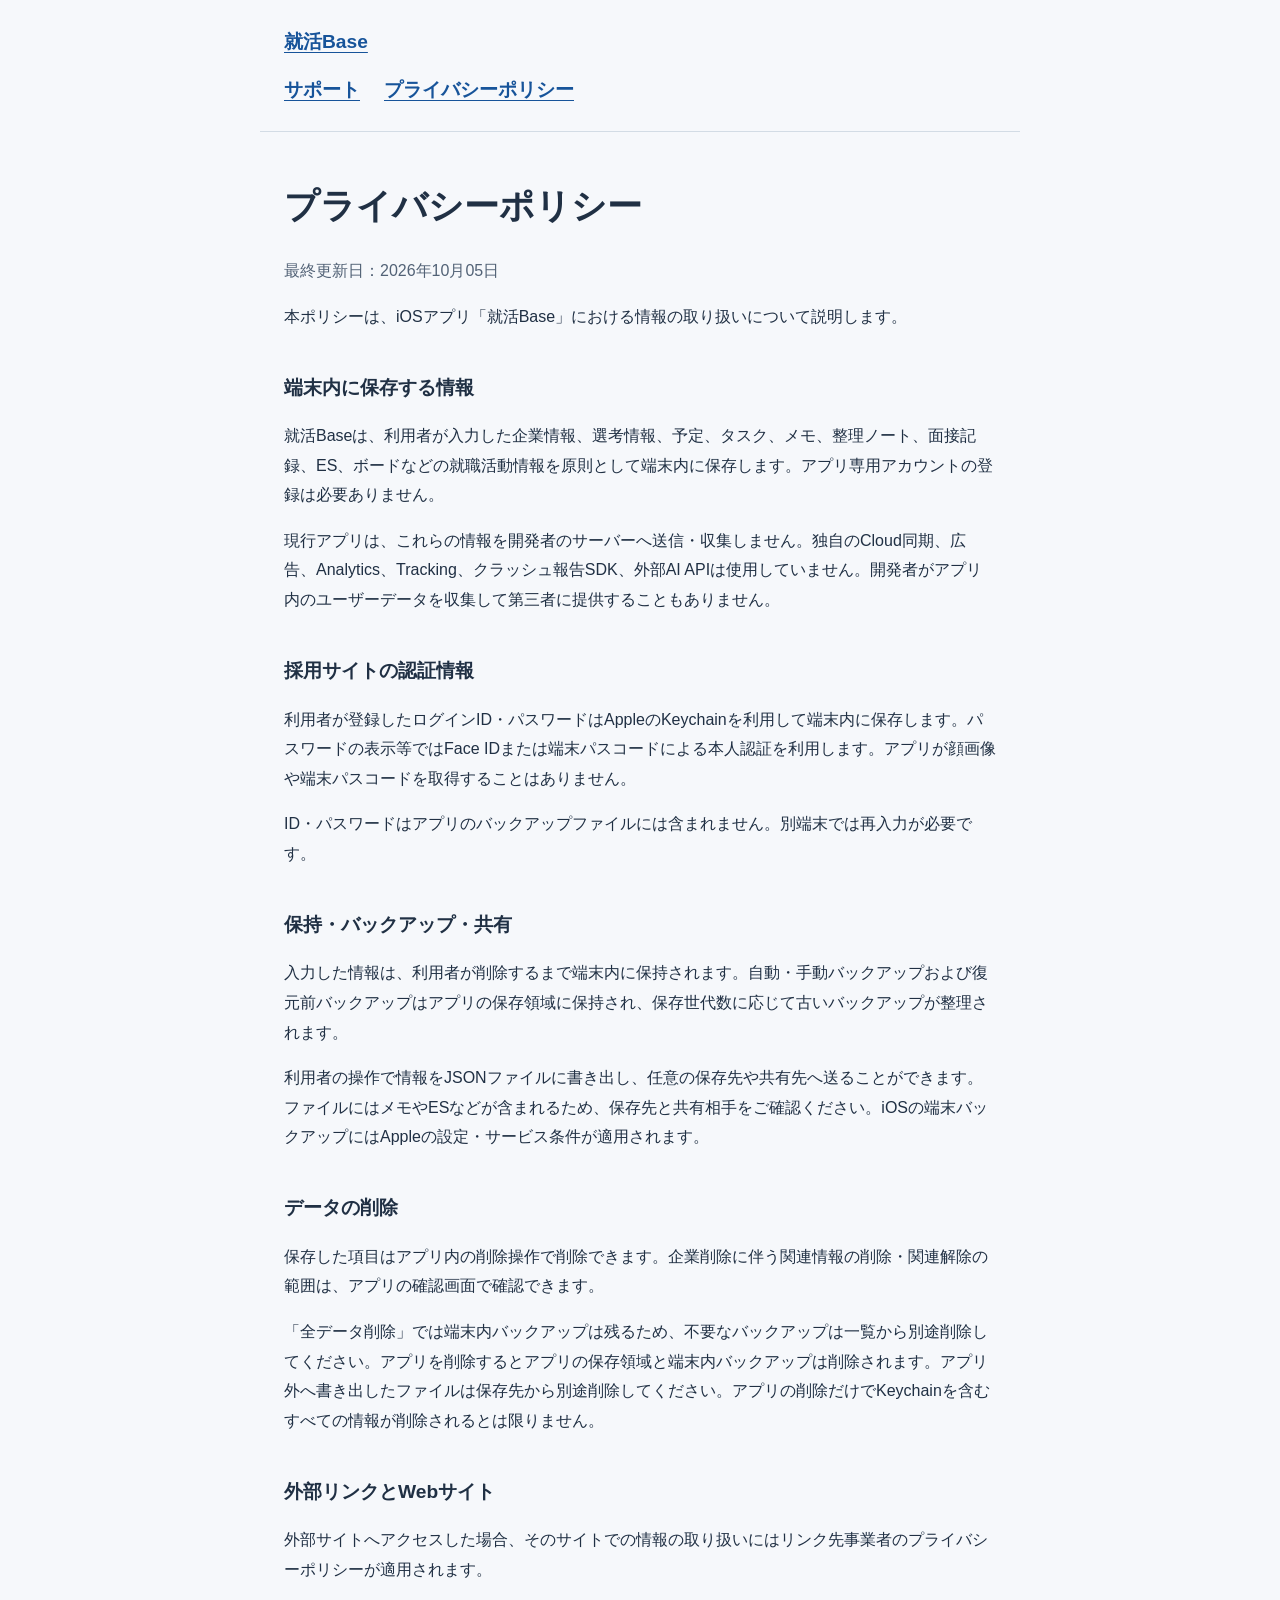
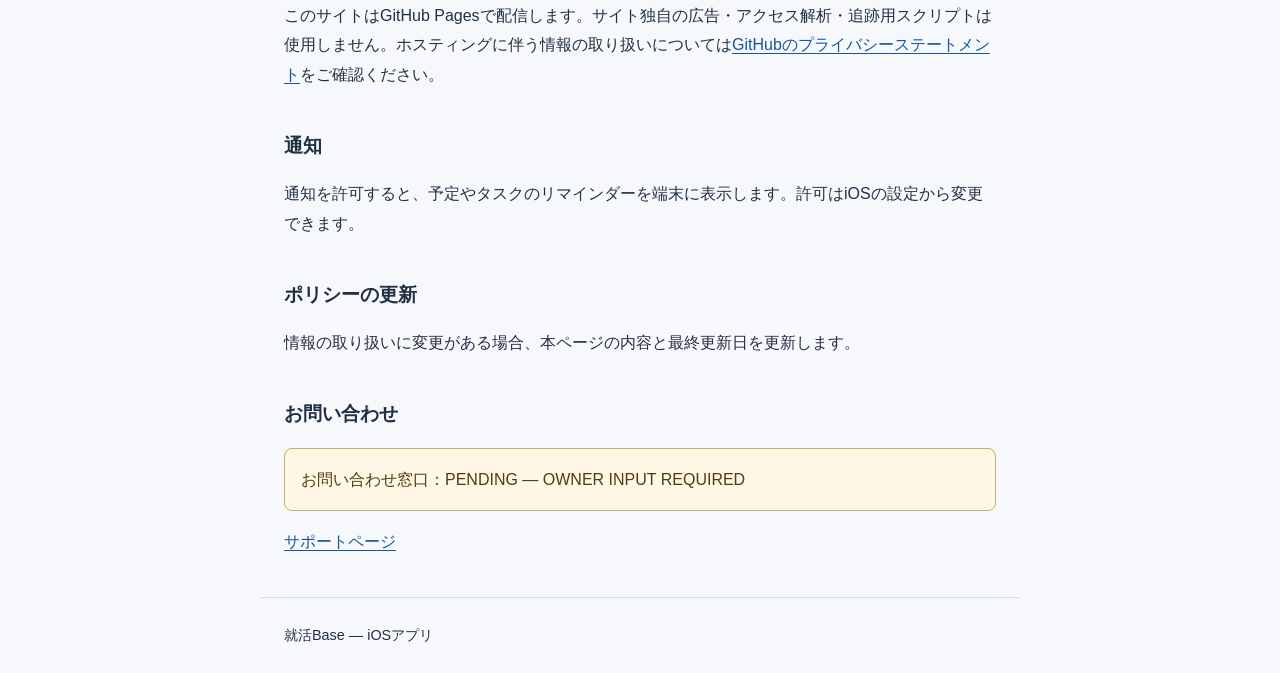
==== privacy/index.html @ 112fe11b "Add privacy/index.html for JobBase support pages" ====
<!doctype html>
<html lang="ja"><head><meta charset="utf-8"><meta name="viewport" content="width=device-width,initial-scale=1"><meta name="referrer" content="no-referrer"><title>プライバシーポリシー | 就活Base</title><link rel="stylesheet" href="../style.css"></head>
<body><header><a href="../">就活Base</a><nav aria-label="サイト内ナビゲーション"><a href="../support/">サポート</a><a href="../privacy/">プライバシーポリシー</a></nav></header><main><h1>プライバシーポリシー</h1><p class="date">最終更新日：2026年10月05日</p><p>本ポリシーは、iOSアプリ「就活Base」における情報の取り扱いについて説明します。</p>
<h2>端末内に保存する情報</h2><p>就活Baseは、利用者が入力した企業情報、選考情報、予定、タスク、メモ、整理ノート、面接記録、ES、ボードなどの就職活動情報を原則として端末内に保存します。アプリ専用アカウントの登録は必要ありません。</p><p>現行アプリは、これらの情報を開発者のサーバーへ送信・収集しません。独自のCloud同期、広告、Analytics、Tracking、クラッシュ報告SDK、外部AI APIは使用していません。開発者がアプリ内のユーザーデータを収集して第三者に提供することもありません。</p>
<h2>採用サイトの認証情報</h2><p>利用者が登録したログインID・パスワードはAppleのKeychainを利用して端末内に保存します。パスワードの表示等ではFace IDまたは端末パスコードによる本人認証を利用します。アプリが顔画像や端末パスコードを取得することはありません。</p><p>ID・パスワードはアプリのバックアップファイルには含まれません。別端末では再入力が必要です。</p>
<h2>保持・バックアップ・共有</h2><p>入力した情報は、利用者が削除するまで端末内に保持されます。自動・手動バックアップおよび復元前バックアップはアプリの保存領域に保持され、保存世代数に応じて古いバックアップが整理されます。</p><p>利用者の操作で情報をJSONファイルに書き出し、任意の保存先や共有先へ送ることができます。ファイルにはメモやESなどが含まれるため、保存先と共有相手をご確認ください。iOSの端末バックアップにはAppleの設定・サービス条件が適用されます。</p>
<h2>データの削除</h2><p>保存した項目はアプリ内の削除操作で削除できます。企業削除に伴う関連情報の削除・関連解除の範囲は、アプリの確認画面で確認できます。</p><p>「全データ削除」では端末内バックアップは残るため、不要なバックアップは一覧から別途削除してください。アプリを削除するとアプリの保存領域と端末内バックアップは削除されます。アプリ外へ書き出したファイルは保存先から別途削除してください。アプリの削除だけでKeychainを含むすべての情報が削除されるとは限りません。</p>
<h2>外部リンクとWebサイト</h2><p>外部サイトへアクセスした場合、そのサイトでの情報の取り扱いにはリンク先事業者のプライバシーポリシーが適用されます。</p><p>このサイトはGitHub Pagesで配信します。サイト独自の広告・アクセス解析・追跡用スクリプトは使用しません。ホスティングに伴う情報の取り扱いについては<a href="https://docs.github.com/en/site-policy/privacy-policies/github-general-privacy-statement">GitHubのプライバシーステートメント</a>をご確認ください。</p>
<h2>通知</h2><p>通知を許可すると、予定やタスクのリマインダーを端末に表示します。許可はiOSの設定から変更できます。</p>
<h2>ポリシーの更新</h2><p>情報の取り扱いに変更がある場合、本ページの内容と最終更新日を更新します。</p>
<h2>お問い合わせ</h2><p class="pending">お問い合わせ窓口：PENDING — OWNER INPUT REQUIRED</p><p><a href="../support/">サポートページ</a></p></main><footer>就活Base — iOSアプリ</footer></body></html>
---- style.css ----
:root{color-scheme:light dark;font-family:-apple-system,BlinkMacSystemFont,"Hiragino Sans","Yu Gothic",sans-serif;line-height:1.85;color:#203044;background:#f6f8fb}*{box-sizing:border-box}body{margin:0}header,main,footer{max-width:760px;margin:auto;padding:24px}header{border-bottom:1px solid #d3dce5}header a{font-size:1.2rem;font-weight:700}nav{display:flex;flex-wrap:wrap;gap:8px 24px;margin-top:12px}a{color:#17549a;text-underline-offset:.2em}a:focus-visible{outline:3px solid #d28500;outline-offset:4px}h1{font-size:clamp(1.6rem,5vw,2.2rem);line-height:1.5}h2{font-size:1.2rem;margin-top:2em}p,li{overflow-wrap:anywhere}footer{font-size:.9rem;border-top:1px solid #d3dce5}.pending{padding:16px;border:1px solid #c7ad76;border-radius:8px;background:#fff7e6;color:#503b13}.date{color:#526276}@media(prefers-color-scheme:dark){:root{color:#e4eaf2;background:#17212e}a{color:#9cc8ff}.date{color:#b4c3d5}header,footer{border-color:#435268}.pending{background:#332b1e;color:#f1d8a4}}
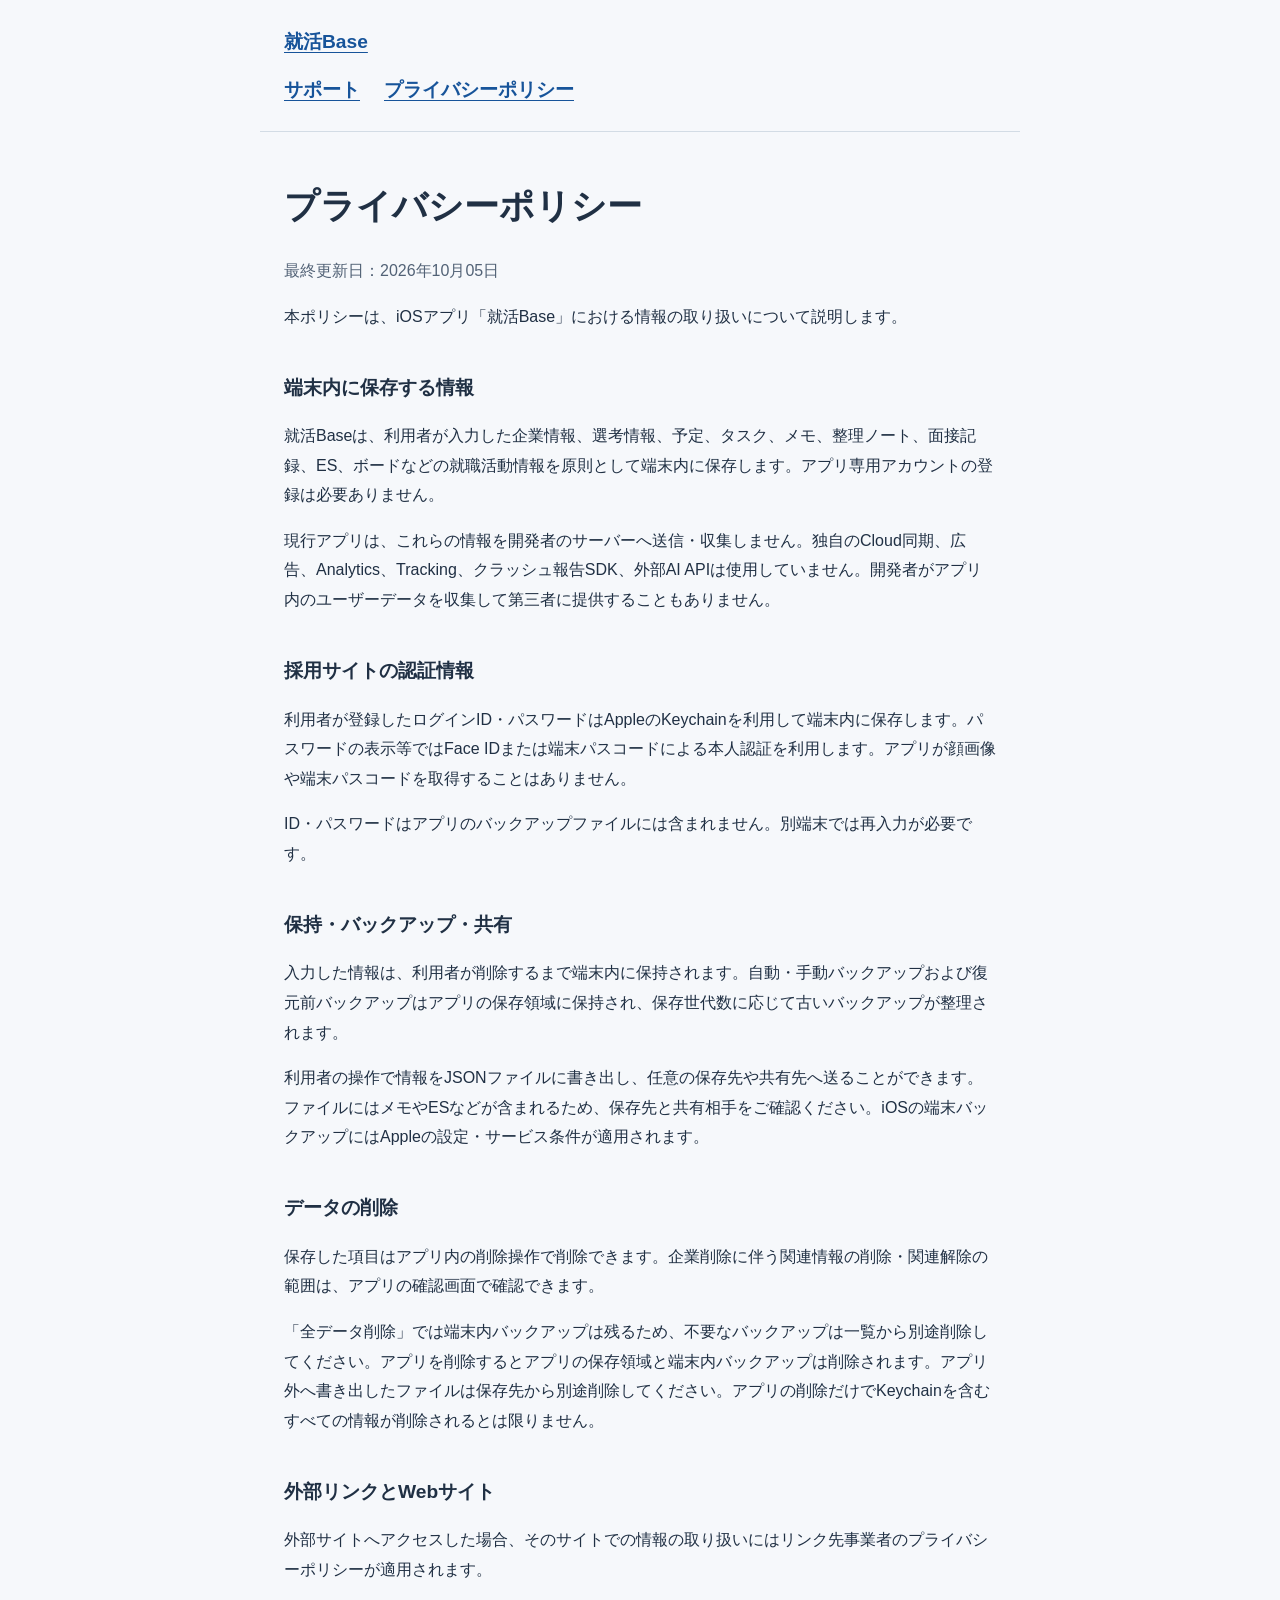
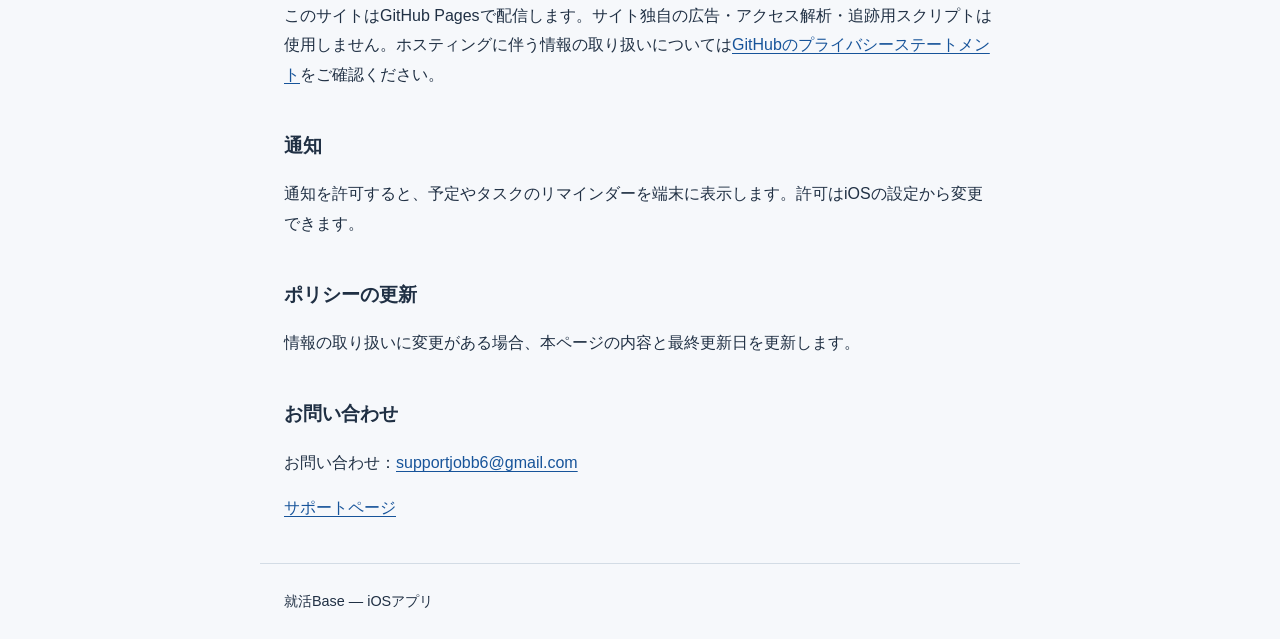
==== commit b1af58b4: "Set confirmed public support email" ====
--- a/privacy/index.html
+++ b/privacy/index.html
@@ -8,4 +8,4 @@
 <h2>外部リンクとWebサイト</h2><p>外部サイトへアクセスした場合、そのサイトでの情報の取り扱いにはリンク先事業者のプライバシーポリシーが適用されます。</p><p>このサイトはGitHub Pagesで配信します。サイト独自の広告・アクセス解析・追跡用スクリプトは使用しません。ホスティングに伴う情報の取り扱いについては<a href="https://docs.github.com/en/site-policy/privacy-policies/github-general-privacy-statement">GitHubのプライバシーステートメント</a>をご確認ください。</p>
 <h2>通知</h2><p>通知を許可すると、予定やタスクのリマインダーを端末に表示します。許可はiOSの設定から変更できます。</p>
 <h2>ポリシーの更新</h2><p>情報の取り扱いに変更がある場合、本ページの内容と最終更新日を更新します。</p>
-<h2>お問い合わせ</h2><p class="pending">お問い合わせ窓口：PENDING — OWNER INPUT REQUIRED</p><p><a href="../support/">サポートページ</a></p></main><footer>就活Base — iOSアプリ</footer></body></html>+<h2>お問い合わせ</h2><p>お問い合わせ：<a href="mailto:supportjobb6@gmail.com">supportjobb6@gmail.com</a></p><p><a href="../support/">サポートページ</a></p></main><footer>就活Base — iOSアプリ</footer></body></html>
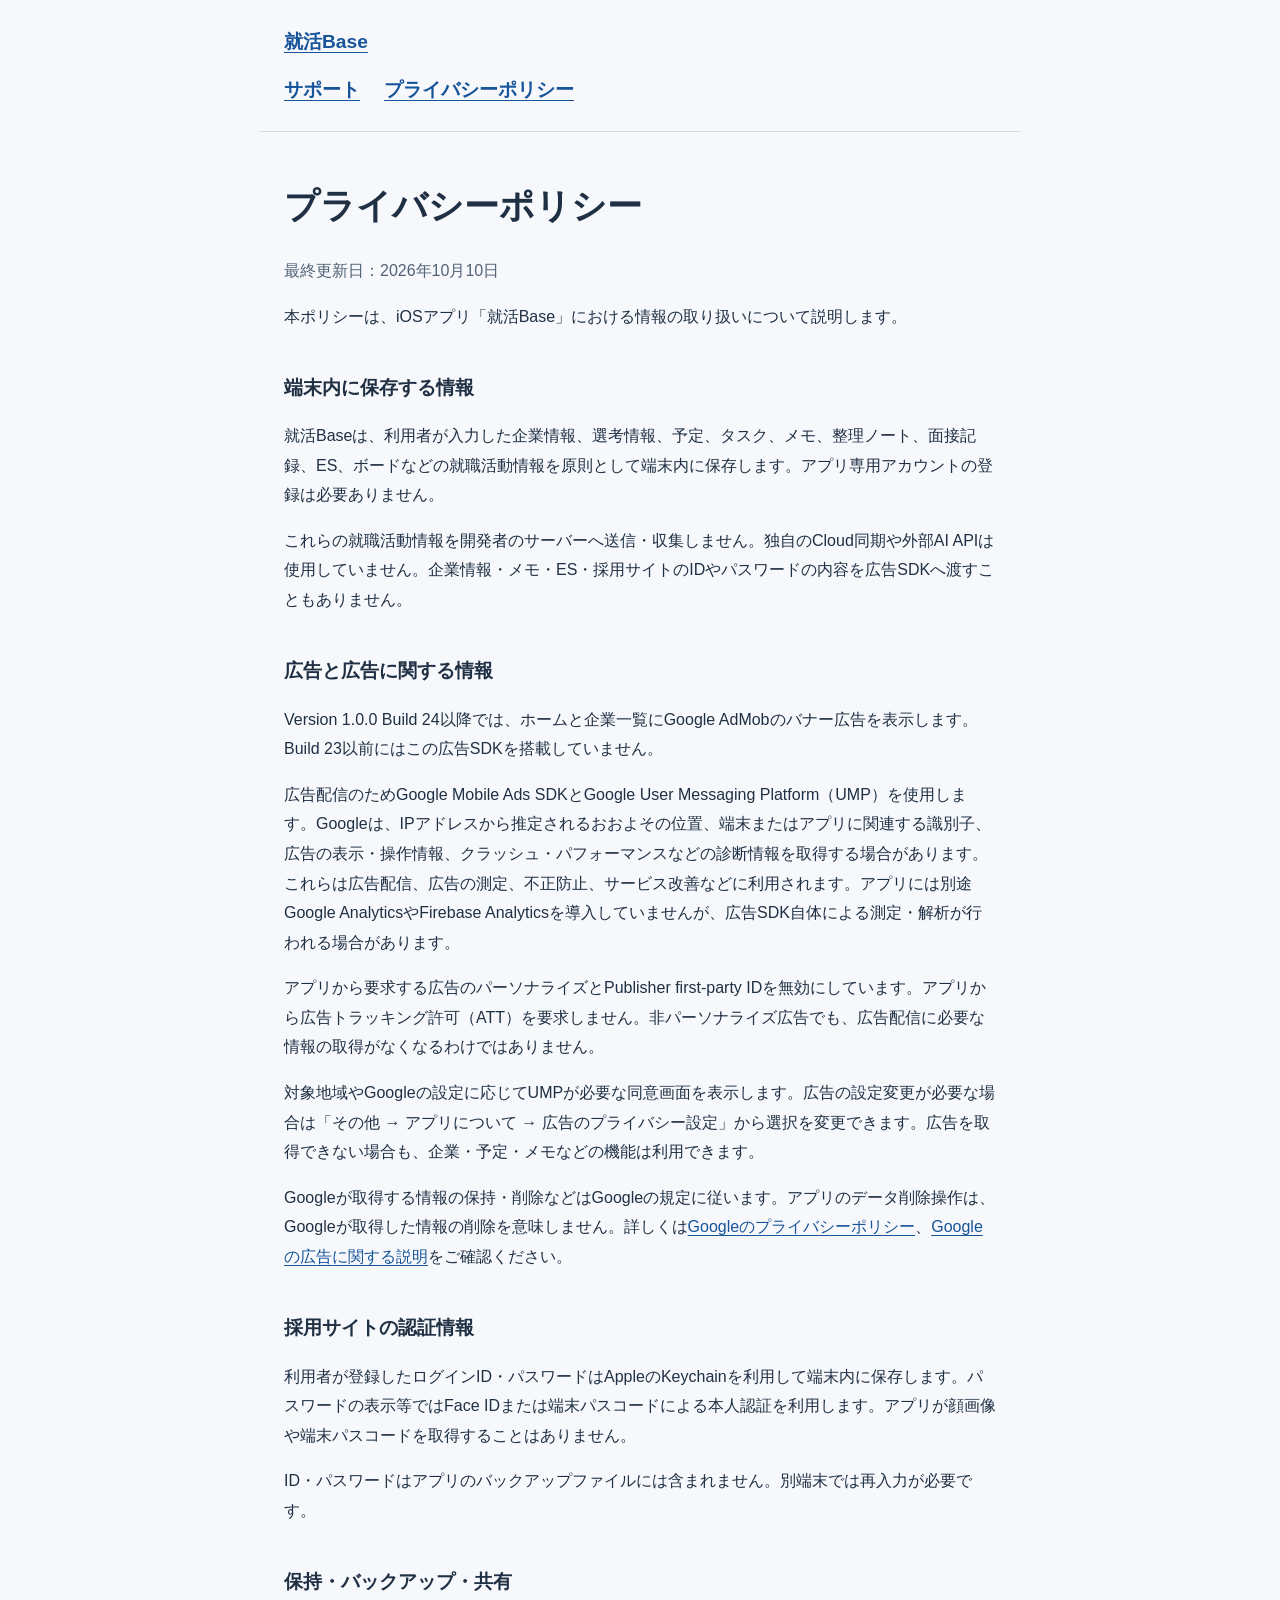
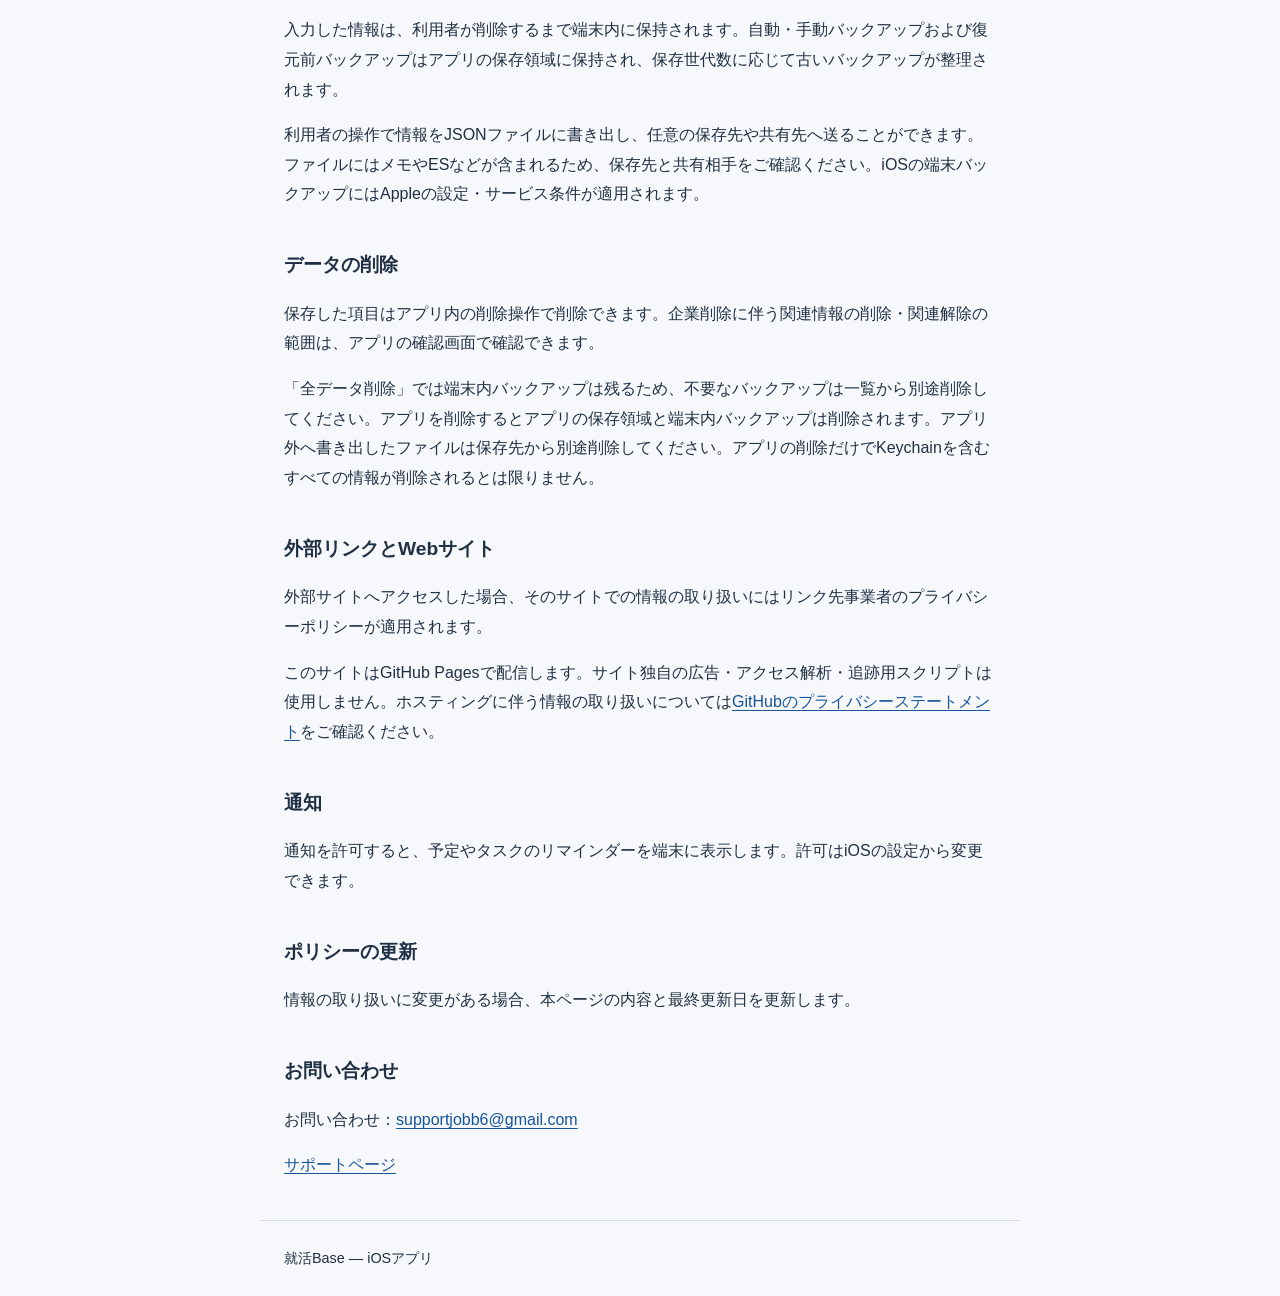
==== commit 6bad8931: "docs: disclose AdMob banners and consent for Build 24" ====
--- a/privacy/index.html
+++ b/privacy/index.html
@@ -1,7 +1,8 @@
 <!doctype html>
 <html lang="ja"><head><meta charset="utf-8"><meta name="viewport" content="width=device-width,initial-scale=1"><meta name="referrer" content="no-referrer"><title>プライバシーポリシー | 就活Base</title><link rel="stylesheet" href="../style.css"></head>
-<body><header><a href="../">就活Base</a><nav aria-label="サイト内ナビゲーション"><a href="../support/">サポート</a><a href="../privacy/">プライバシーポリシー</a></nav></header><main><h1>プライバシーポリシー</h1><p class="date">最終更新日：2026年10月05日</p><p>本ポリシーは、iOSアプリ「就活Base」における情報の取り扱いについて説明します。</p>
-<h2>端末内に保存する情報</h2><p>就活Baseは、利用者が入力した企業情報、選考情報、予定、タスク、メモ、整理ノート、面接記録、ES、ボードなどの就職活動情報を原則として端末内に保存します。アプリ専用アカウントの登録は必要ありません。</p><p>現行アプリは、これらの情報を開発者のサーバーへ送信・収集しません。独自のCloud同期、広告、Analytics、Tracking、クラッシュ報告SDK、外部AI APIは使用していません。開発者がアプリ内のユーザーデータを収集して第三者に提供することもありません。</p>
+<body><header><a href="../">就活Base</a><nav aria-label="サイト内ナビゲーション"><a href="../support/">サポート</a><a href="../privacy/">プライバシーポリシー</a></nav></header><main><h1>プライバシーポリシー</h1><p class="date">最終更新日：2026年10月10日</p><p>本ポリシーは、iOSアプリ「就活Base」における情報の取り扱いについて説明します。</p>
+<h2>端末内に保存する情報</h2><p>就活Baseは、利用者が入力した企業情報、選考情報、予定、タスク、メモ、整理ノート、面接記録、ES、ボードなどの就職活動情報を原則として端末内に保存します。アプリ専用アカウントの登録は必要ありません。</p><p>これらの就職活動情報を開発者のサーバーへ送信・収集しません。独自のCloud同期や外部AI APIは使用していません。企業情報・メモ・ES・採用サイトのIDやパスワードの内容を広告SDKへ渡すこともありません。</p>
+<h2>広告と広告に関する情報</h2><p>Version 1.0.0 Build 24以降では、ホームと企業一覧にGoogle AdMobのバナー広告を表示します。Build 23以前にはこの広告SDKを搭載していません。</p><p>広告配信のためGoogle Mobile Ads SDKとGoogle User Messaging Platform（UMP）を使用します。Googleは、IPアドレスから推定されるおおよその位置、端末またはアプリに関連する識別子、広告の表示・操作情報、クラッシュ・パフォーマンスなどの診断情報を取得する場合があります。これらは広告配信、広告の測定、不正防止、サービス改善などに利用されます。アプリには別途Google AnalyticsやFirebase Analyticsを導入していませんが、広告SDK自体による測定・解析が行われる場合があります。</p><p>アプリから要求する広告のパーソナライズとPublisher first-party IDを無効にしています。アプリから広告トラッキング許可（ATT）を要求しません。非パーソナライズ広告でも、広告配信に必要な情報の取得がなくなるわけではありません。</p><p>対象地域やGoogleの設定に応じてUMPが必要な同意画面を表示します。広告の設定変更が必要な場合は「その他 → アプリについて → 広告のプライバシー設定」から選択を変更できます。広告を取得できない場合も、企業・予定・メモなどの機能は利用できます。</p><p>Googleが取得する情報の保持・削除などはGoogleの規定に従います。アプリのデータ削除操作は、Googleが取得した情報の削除を意味しません。詳しくは<a href="https://policies.google.com/privacy">Googleのプライバシーポリシー</a>、<a href="https://policies.google.com/technologies/ads">Googleの広告に関する説明</a>をご確認ください。</p>
 <h2>採用サイトの認証情報</h2><p>利用者が登録したログインID・パスワードはAppleのKeychainを利用して端末内に保存します。パスワードの表示等ではFace IDまたは端末パスコードによる本人認証を利用します。アプリが顔画像や端末パスコードを取得することはありません。</p><p>ID・パスワードはアプリのバックアップファイルには含まれません。別端末では再入力が必要です。</p>
 <h2>保持・バックアップ・共有</h2><p>入力した情報は、利用者が削除するまで端末内に保持されます。自動・手動バックアップおよび復元前バックアップはアプリの保存領域に保持され、保存世代数に応じて古いバックアップが整理されます。</p><p>利用者の操作で情報をJSONファイルに書き出し、任意の保存先や共有先へ送ることができます。ファイルにはメモやESなどが含まれるため、保存先と共有相手をご確認ください。iOSの端末バックアップにはAppleの設定・サービス条件が適用されます。</p>
 <h2>データの削除</h2><p>保存した項目はアプリ内の削除操作で削除できます。企業削除に伴う関連情報の削除・関連解除の範囲は、アプリの確認画面で確認できます。</p><p>「全データ削除」では端末内バックアップは残るため、不要なバックアップは一覧から別途削除してください。アプリを削除するとアプリの保存領域と端末内バックアップは削除されます。アプリ外へ書き出したファイルは保存先から別途削除してください。アプリの削除だけでKeychainを含むすべての情報が削除されるとは限りません。</p>
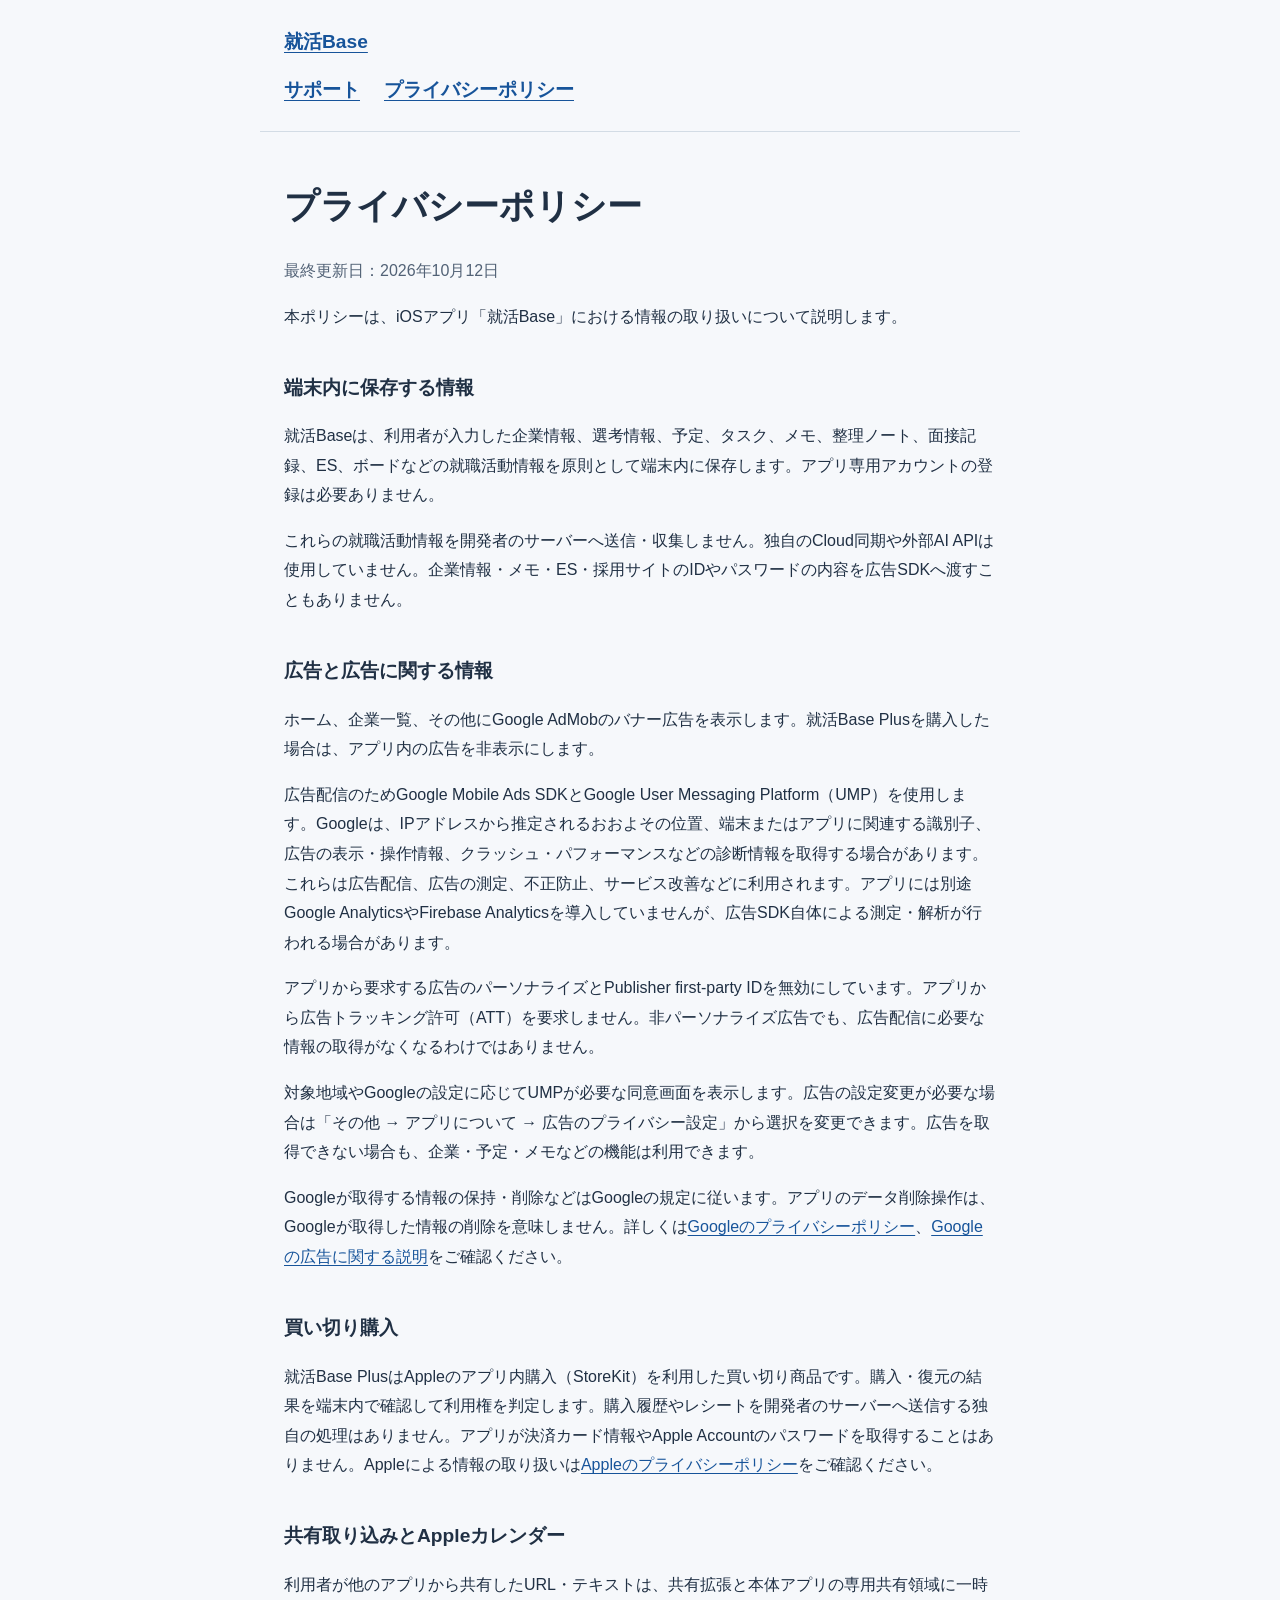
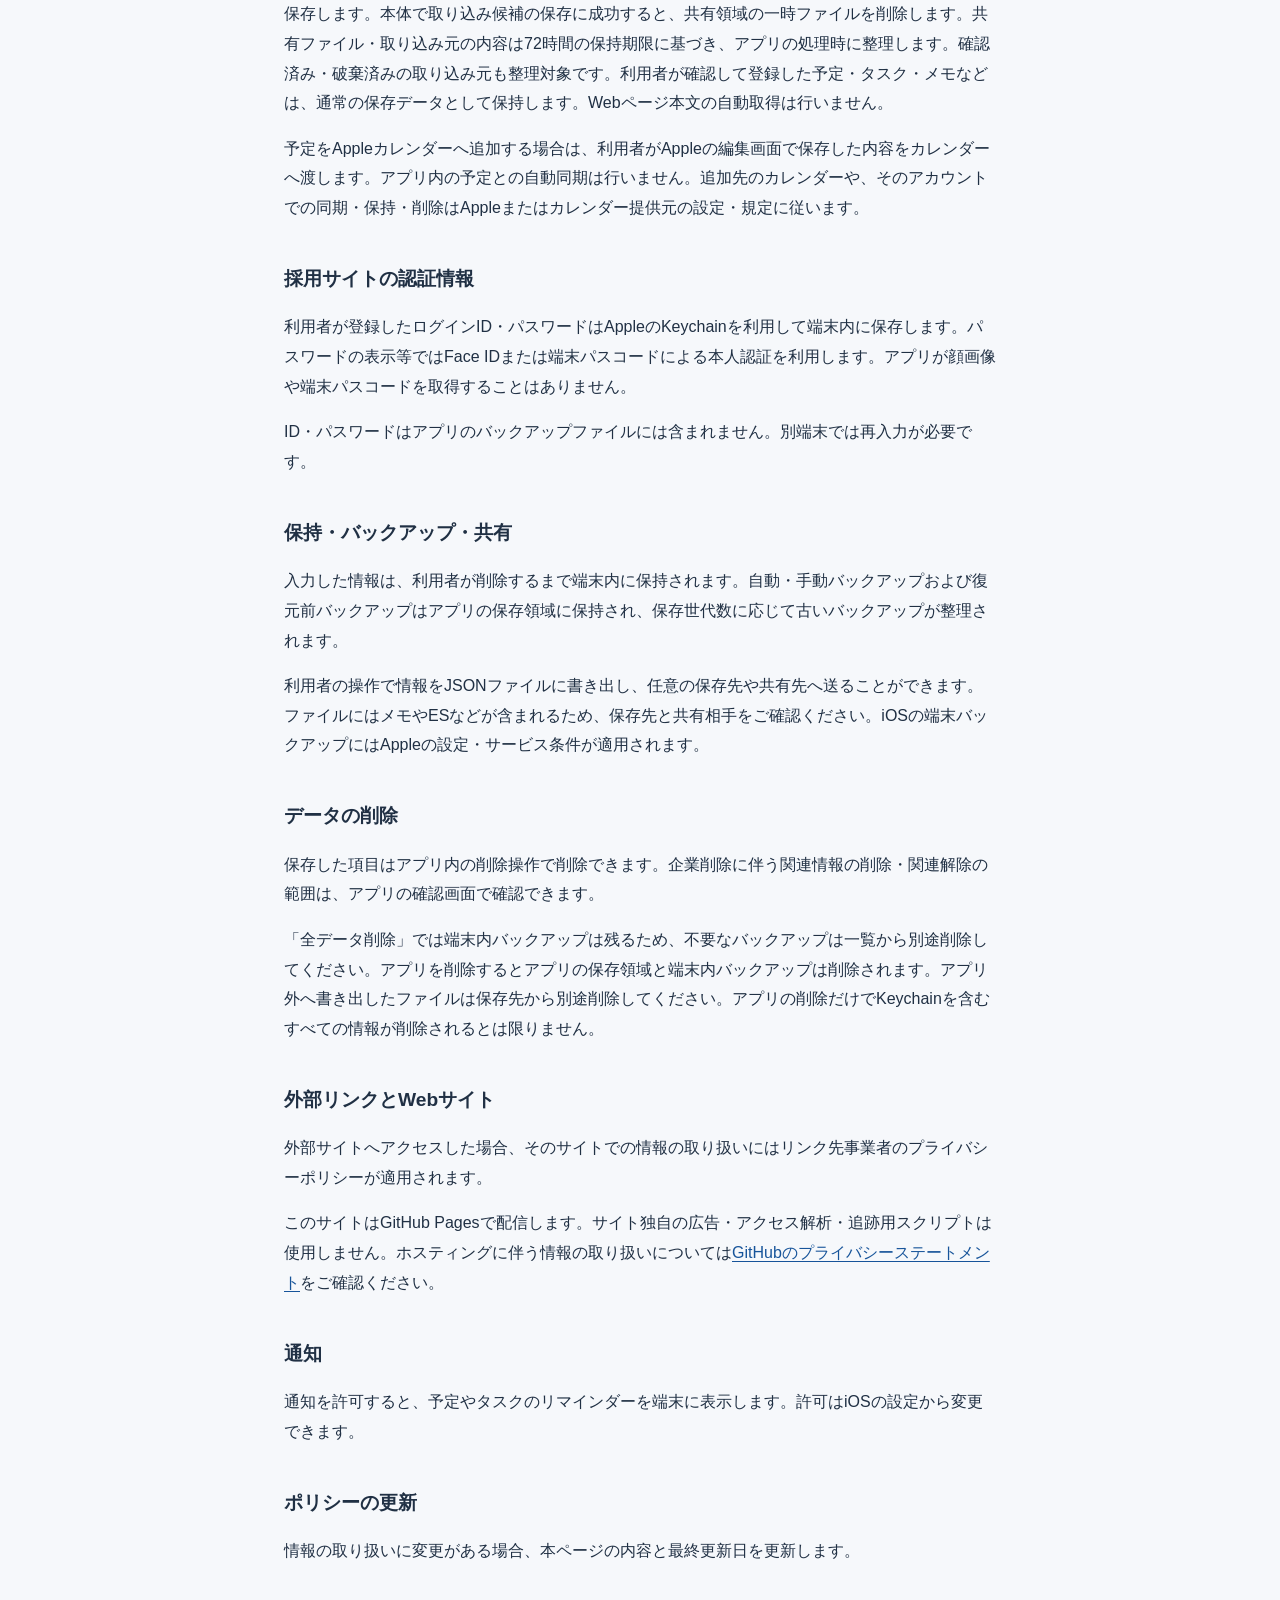
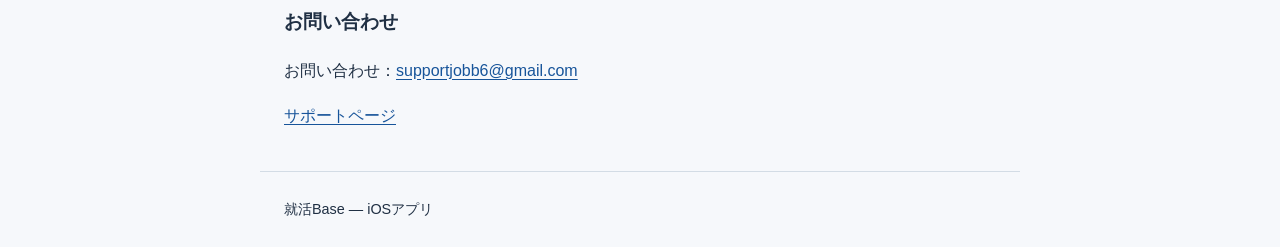
==== commit 443a2bf0: "docs: align privacy policy with Plus, sharing and calendar" ====
--- a/privacy/index.html
+++ b/privacy/index.html
@@ -1,8 +1,10 @@
 <!doctype html>
 <html lang="ja"><head><meta charset="utf-8"><meta name="viewport" content="width=device-width,initial-scale=1"><meta name="referrer" content="no-referrer"><title>プライバシーポリシー | 就活Base</title><link rel="stylesheet" href="../style.css"></head>
-<body><header><a href="../">就活Base</a><nav aria-label="サイト内ナビゲーション"><a href="../support/">サポート</a><a href="../privacy/">プライバシーポリシー</a></nav></header><main><h1>プライバシーポリシー</h1><p class="date">最終更新日：2026年10月10日</p><p>本ポリシーは、iOSアプリ「就活Base」における情報の取り扱いについて説明します。</p>
+<body><header><a href="../">就活Base</a><nav aria-label="サイト内ナビゲーション"><a href="../support/">サポート</a><a href="../privacy/">プライバシーポリシー</a></nav></header><main><h1>プライバシーポリシー</h1><p class="date">最終更新日：2026年10月12日</p><p>本ポリシーは、iOSアプリ「就活Base」における情報の取り扱いについて説明します。</p>
 <h2>端末内に保存する情報</h2><p>就活Baseは、利用者が入力した企業情報、選考情報、予定、タスク、メモ、整理ノート、面接記録、ES、ボードなどの就職活動情報を原則として端末内に保存します。アプリ専用アカウントの登録は必要ありません。</p><p>これらの就職活動情報を開発者のサーバーへ送信・収集しません。独自のCloud同期や外部AI APIは使用していません。企業情報・メモ・ES・採用サイトのIDやパスワードの内容を広告SDKへ渡すこともありません。</p>
-<h2>広告と広告に関する情報</h2><p>Version 1.0.0 Build 24以降では、ホームと企業一覧にGoogle AdMobのバナー広告を表示します。Build 23以前にはこの広告SDKを搭載していません。</p><p>広告配信のためGoogle Mobile Ads SDKとGoogle User Messaging Platform（UMP）を使用します。Googleは、IPアドレスから推定されるおおよその位置、端末またはアプリに関連する識別子、広告の表示・操作情報、クラッシュ・パフォーマンスなどの診断情報を取得する場合があります。これらは広告配信、広告の測定、不正防止、サービス改善などに利用されます。アプリには別途Google AnalyticsやFirebase Analyticsを導入していませんが、広告SDK自体による測定・解析が行われる場合があります。</p><p>アプリから要求する広告のパーソナライズとPublisher first-party IDを無効にしています。アプリから広告トラッキング許可（ATT）を要求しません。非パーソナライズ広告でも、広告配信に必要な情報の取得がなくなるわけではありません。</p><p>対象地域やGoogleの設定に応じてUMPが必要な同意画面を表示します。広告の設定変更が必要な場合は「その他 → アプリについて → 広告のプライバシー設定」から選択を変更できます。広告を取得できない場合も、企業・予定・メモなどの機能は利用できます。</p><p>Googleが取得する情報の保持・削除などはGoogleの規定に従います。アプリのデータ削除操作は、Googleが取得した情報の削除を意味しません。詳しくは<a href="https://policies.google.com/privacy">Googleのプライバシーポリシー</a>、<a href="https://policies.google.com/technologies/ads">Googleの広告に関する説明</a>をご確認ください。</p>
+<h2>広告と広告に関する情報</h2><p>ホーム、企業一覧、その他にGoogle AdMobのバナー広告を表示します。就活Base Plusを購入した場合は、アプリ内の広告を非表示にします。</p><p>広告配信のためGoogle Mobile Ads SDKとGoogle User Messaging Platform（UMP）を使用します。Googleは、IPアドレスから推定されるおおよその位置、端末またはアプリに関連する識別子、広告の表示・操作情報、クラッシュ・パフォーマンスなどの診断情報を取得する場合があります。これらは広告配信、広告の測定、不正防止、サービス改善などに利用されます。アプリには別途Google AnalyticsやFirebase Analyticsを導入していませんが、広告SDK自体による測定・解析が行われる場合があります。</p><p>アプリから要求する広告のパーソナライズとPublisher first-party IDを無効にしています。アプリから広告トラッキング許可（ATT）を要求しません。非パーソナライズ広告でも、広告配信に必要な情報の取得がなくなるわけではありません。</p><p>対象地域やGoogleの設定に応じてUMPが必要な同意画面を表示します。広告の設定変更が必要な場合は「その他 → アプリについて → 広告のプライバシー設定」から選択を変更できます。広告を取得できない場合も、企業・予定・メモなどの機能は利用できます。</p><p>Googleが取得する情報の保持・削除などはGoogleの規定に従います。アプリのデータ削除操作は、Googleが取得した情報の削除を意味しません。詳しくは<a href="https://policies.google.com/privacy">Googleのプライバシーポリシー</a>、<a href="https://policies.google.com/technologies/ads">Googleの広告に関する説明</a>をご確認ください。</p>
+<h2>買い切り購入</h2><p>就活Base PlusはAppleのアプリ内購入（StoreKit）を利用した買い切り商品です。購入・復元の結果を端末内で確認して利用権を判定します。購入履歴やレシートを開発者のサーバーへ送信する独自の処理はありません。アプリが決済カード情報やApple Accountのパスワードを取得することはありません。Appleによる情報の取り扱いは<a href="https://www.apple.com/legal/privacy/">Appleのプライバシーポリシー</a>をご確認ください。</p>
+<h2>共有取り込みとAppleカレンダー</h2><p>利用者が他のアプリから共有したURL・テキストは、共有拡張と本体アプリの専用共有領域に一時保存します。本体で取り込み候補の保存に成功すると、共有領域の一時ファイルを削除します。共有ファイル・取り込み元の内容は72時間の保持期限に基づき、アプリの処理時に整理します。確認済み・破棄済みの取り込み元も整理対象です。利用者が確認して登録した予定・タスク・メモなどは、通常の保存データとして保持します。Webページ本文の自動取得は行いません。</p><p>予定をAppleカレンダーへ追加する場合は、利用者がAppleの編集画面で保存した内容をカレンダーへ渡します。アプリ内の予定との自動同期は行いません。追加先のカレンダーや、そのアカウントでの同期・保持・削除はAppleまたはカレンダー提供元の設定・規定に従います。</p>
 <h2>採用サイトの認証情報</h2><p>利用者が登録したログインID・パスワードはAppleのKeychainを利用して端末内に保存します。パスワードの表示等ではFace IDまたは端末パスコードによる本人認証を利用します。アプリが顔画像や端末パスコードを取得することはありません。</p><p>ID・パスワードはアプリのバックアップファイルには含まれません。別端末では再入力が必要です。</p>
 <h2>保持・バックアップ・共有</h2><p>入力した情報は、利用者が削除するまで端末内に保持されます。自動・手動バックアップおよび復元前バックアップはアプリの保存領域に保持され、保存世代数に応じて古いバックアップが整理されます。</p><p>利用者の操作で情報をJSONファイルに書き出し、任意の保存先や共有先へ送ることができます。ファイルにはメモやESなどが含まれるため、保存先と共有相手をご確認ください。iOSの端末バックアップにはAppleの設定・サービス条件が適用されます。</p>
 <h2>データの削除</h2><p>保存した項目はアプリ内の削除操作で削除できます。企業削除に伴う関連情報の削除・関連解除の範囲は、アプリの確認画面で確認できます。</p><p>「全データ削除」では端末内バックアップは残るため、不要なバックアップは一覧から別途削除してください。アプリを削除するとアプリの保存領域と端末内バックアップは削除されます。アプリ外へ書き出したファイルは保存先から別途削除してください。アプリの削除だけでKeychainを含むすべての情報が削除されるとは限りません。</p>
